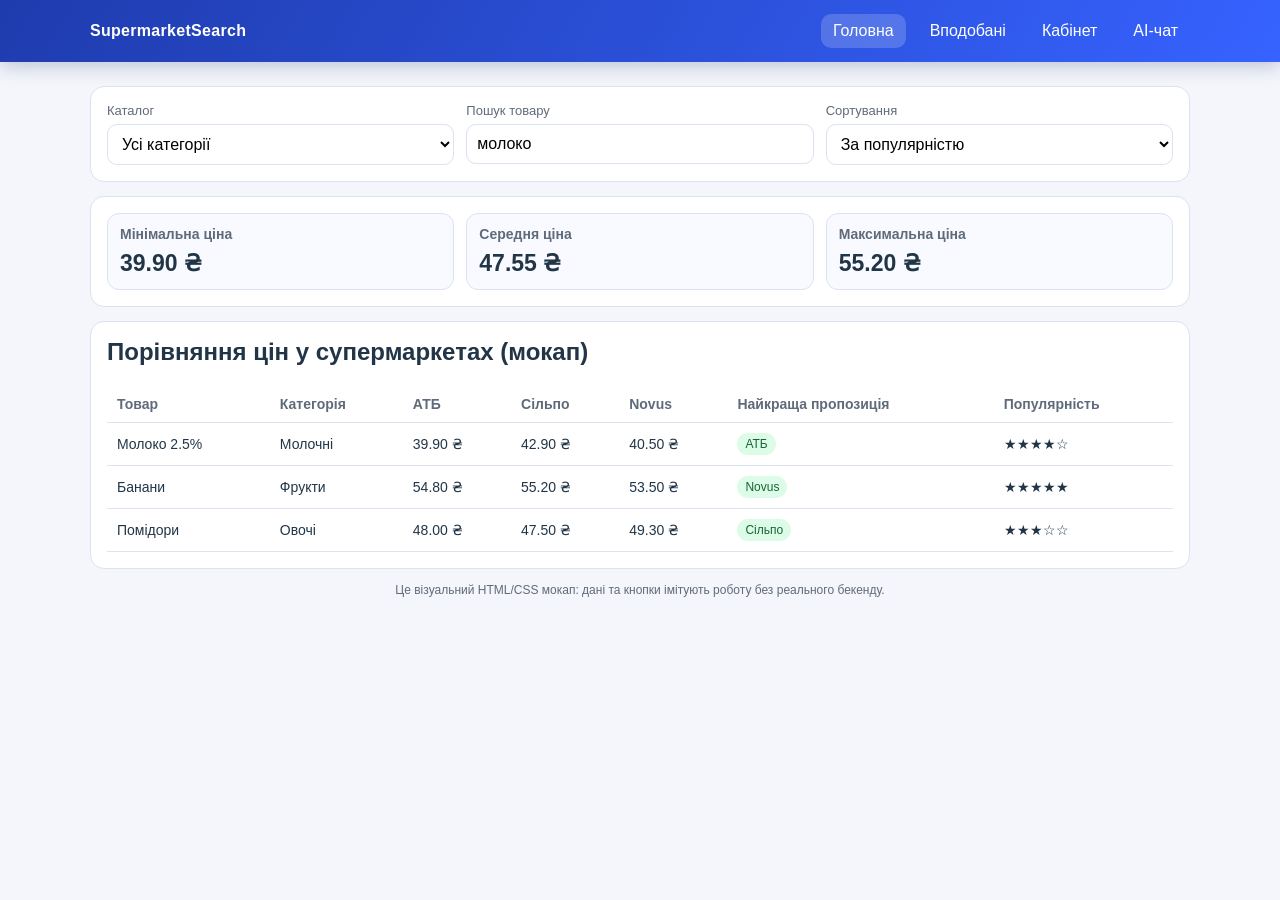
==== index.html @ 254a1382 "Create multi-page HTML/CSS supermarket app mockup with testing guide Agent-Logs-Url: https://github." ====
<!doctype html>
<html lang="uk">
<head>
  <meta charset="UTF-8" />
  <meta name="viewport" content="width=device-width, initial-scale=1.0" />
  <title>SupermarketSearch — Головна</title>
  <link rel="stylesheet" href="styles.css" />
</head>
<body>
  <header>
    <div class="container nav">
      <div class="brand">SupermarketSearch</div>
      <nav class="nav-links">
        <a class="active" href="index.html">Головна</a>
        <a href="favorites.html">Вподобані</a>
        <a href="account.html">Кабінет</a>
        <a href="chat.html">AI-чат</a>
      </nav>
    </div>
  </header>

  <main class="container">
    <section class="controls grid grid-3">
      <div>
        <label for="catalog">Каталог</label>
        <select id="catalog">
          <option>Усі категорії</option>
          <option>Молочні продукти</option>
          <option>Фрукти</option>
          <option>Овочі</option>
          <option>Напої</option>
        </select>
      </div>
      <div>
        <label for="search">Пошук товару</label>
        <input id="search" value="молоко" />
      </div>
      <div>
        <label for="sort">Сортування</label>
        <select id="sort">
          <option>За популярністю</option>
          <option>За ціною (зростання)</option>
          <option>За ціною (спадання)</option>
          <option>За категорією</option>
        </select>
      </div>
    </section>

    <section class="stats grid grid-3">
      <div class="stat"><h3>Мінімальна ціна</h3><p>39.90 ₴</p></div>
      <div class="stat"><h3>Середня ціна</h3><p>47.55 ₴</p></div>
      <div class="stat"><h3>Максимальна ціна</h3><p>55.20 ₴</p></div>
    </section>

    <section class="section">
      <h2>Порівняння цін у супермаркетах (мокап)</h2>
      <table>
        <thead>
          <tr>
            <th>Товар</th>
            <th>Категорія</th>
            <th>АТБ</th>
            <th>Сільпо</th>
            <th>Novus</th>
            <th>Найкраща пропозиція</th>
            <th>Популярність</th>
          </tr>
        </thead>
        <tbody>
          <tr>
            <td>Молоко 2.5%</td>
            <td>Молочні</td>
            <td>39.90 ₴</td>
            <td>42.90 ₴</td>
            <td>40.50 ₴</td>
            <td><span class="badge good">АТБ</span></td>
            <td>★★★★☆</td>
          </tr>
          <tr>
            <td>Банани</td>
            <td>Фрукти</td>
            <td>54.80 ₴</td>
            <td>55.20 ₴</td>
            <td>53.50 ₴</td>
            <td><span class="badge good">Novus</span></td>
            <td>★★★★★</td>
          </tr>
          <tr>
            <td>Помідори</td>
            <td>Овочі</td>
            <td>48.00 ₴</td>
            <td>47.50 ₴</td>
            <td>49.30 ₴</td>
            <td><span class="badge good">Сільпо</span></td>
            <td>★★★☆☆</td>
          </tr>
        </tbody>
      </table>
    </section>

    <p class="footer-note">Це візуальний HTML/CSS мокап: дані та кнопки імітують роботу без реального бекенду.</p>
  </main>
</body>
</html>
---- styles.css ----
:root {
  --bg: #f4f6fb;
  --card: #ffffff;
  --text: #213547;
  --muted: #5f6b7a;
  --primary: #3662ff;
  --accent: #16a34a;
  --warning: #f59e0b;
  --border: #dbe2f0;
}

* {
  box-sizing: border-box;
}

body {
  margin: 0;
  font-family: Inter, Arial, sans-serif;
  color: var(--text);
  background: var(--bg);
}

.container {
  width: min(1100px, 94%);
  margin: 0 auto;
}

header {
  background: linear-gradient(120deg, #1f3cae, #3662ff);
  color: #fff;
  padding: 14px 0;
  box-shadow: 0 4px 18px rgba(22, 40, 102, 0.25);
}

.nav {
  display: flex;
  align-items: center;
  justify-content: space-between;
  gap: 12px;
}

.brand {
  font-weight: 700;
  letter-spacing: 0.3px;
}

.nav-links {
  display: flex;
  gap: 12px;
  flex-wrap: wrap;
}

.nav-links a {
  color: #fff;
  text-decoration: none;
  padding: 8px 12px;
  border-radius: 10px;
}

.nav-links a.active,
.nav-links a:hover {
  background: rgba(255, 255, 255, 0.18);
}

main {
  padding: 24px 0 34px;
}

.controls,
.stats,
.cards,
.section {
  background: var(--card);
  border: 1px solid var(--border);
  border-radius: 14px;
  padding: 16px;
  margin-bottom: 14px;
}

.grid {
  display: grid;
  gap: 12px;
}

.grid-3 {
  grid-template-columns: repeat(3, minmax(0, 1fr));
}

.grid-2 {
  grid-template-columns: repeat(2, minmax(0, 1fr));
}

label {
  font-size: 13px;
  color: var(--muted);
  display: block;
  margin-bottom: 6px;
}

input,
select,
button,
textarea {
  width: 100%;
  font: inherit;
  border: 1px solid var(--border);
  border-radius: 10px;
  padding: 10px;
  background: #fff;
}

button {
  background: var(--primary);
  color: #fff;
  border: none;
  cursor: pointer;
}

button.secondary {
  background: #ecf1ff;
  color: var(--primary);
  border: 1px solid #cfd9ff;
}

.button-link {
  display: inline-block;
  width: 100%;
  text-align: center;
  text-decoration: none;
  padding: 10px;
  border-radius: 10px;
  font: inherit;
}

.button-link.primary {
  background: var(--primary);
  color: #fff;
}

.button-link.secondary {
  background: #ecf1ff;
  color: var(--primary);
  border: 1px solid #cfd9ff;
}

table {
  width: 100%;
  border-collapse: collapse;
  margin-top: 12px;
}

th,
td {
  text-align: left;
  padding: 10px;
  border-bottom: 1px solid var(--border);
  font-size: 14px;
}

th {
  color: var(--muted);
  font-weight: 600;
}

.badge {
  display: inline-block;
  font-size: 12px;
  padding: 4px 8px;
  border-radius: 999px;
}

.badge.good {
  background: #dcfce7;
  color: #166534;
}

.badge.warn {
  background: #fef3c7;
  color: #92400e;
}

.stat {
  background: #f8faff;
  border: 1px solid var(--border);
  border-radius: 12px;
  padding: 12px;
}

.stat h3 {
  margin: 0;
  font-size: 14px;
  color: var(--muted);
}

.stat p {
  margin: 8px 0 0;
  font-size: 23px;
  font-weight: 700;
}

.card {
  border: 1px solid var(--border);
  border-radius: 12px;
  padding: 12px;
}

.card h3,
.section h2 {
  margin-top: 0;
}

.chat {
  display: grid;
  gap: 10px;
}

.message {
  padding: 10px;
  border-radius: 10px;
}

.message.user {
  background: #e7efff;
}

.message.ai {
  background: #e8f8ef;
}

.footer-note {
  color: var(--muted);
  font-size: 12px;
  text-align: center;
}

@media (max-width: 900px) {
  .grid-3,
  .grid-2 {
    grid-template-columns: 1fr;
  }
}
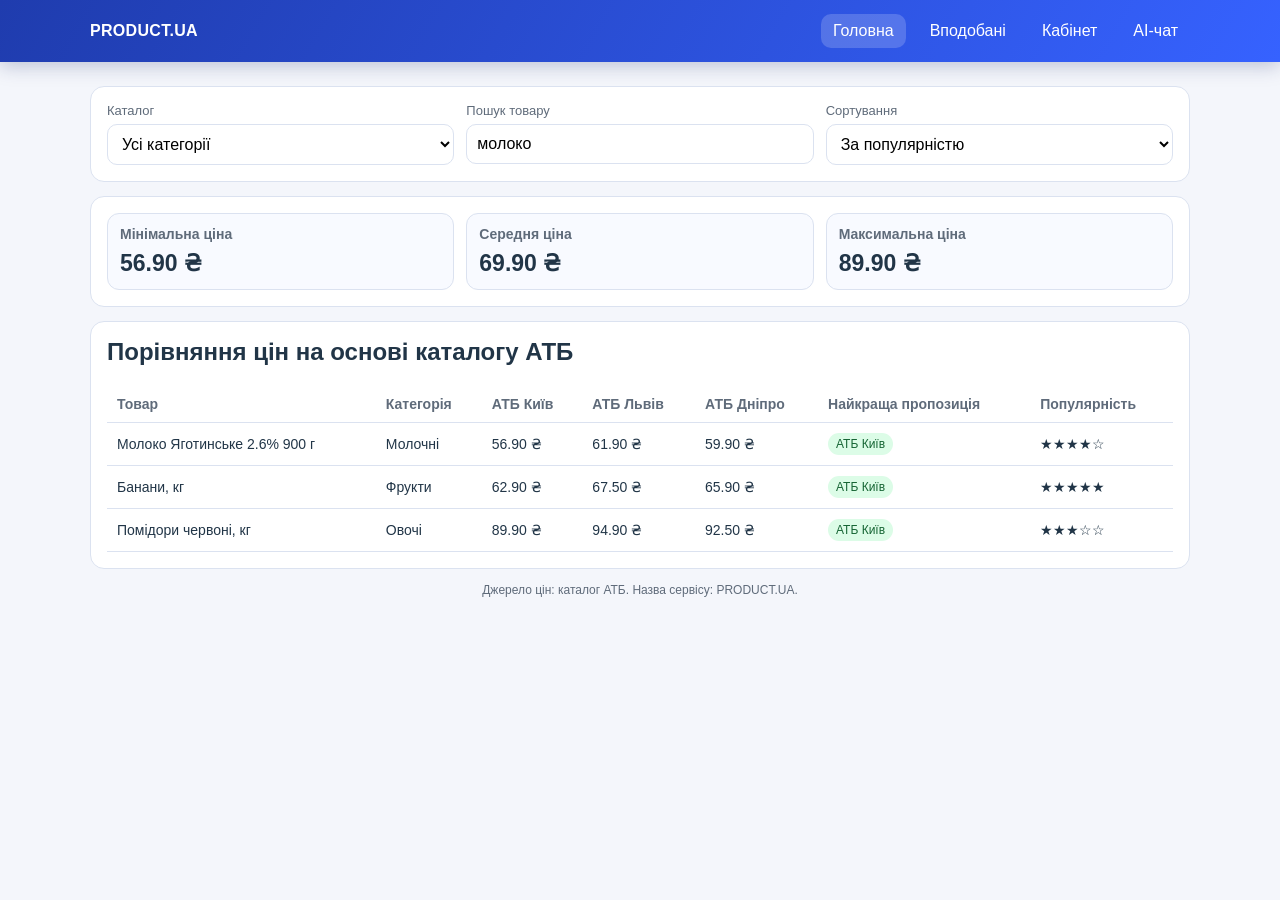
==== commit ba5eaebe: "Apply PR feedback: rebrand to PRODUCT.UA and remove mock/demo wording Agent-Logs-Url: https://github" ====
--- a/index.html
+++ b/index.html
@@ -3,13 +3,13 @@
 <head>
   <meta charset="UTF-8" />
   <meta name="viewport" content="width=device-width, initial-scale=1.0" />
-  <title>SupermarketSearch — Головна</title>
+  <title>PRODUCT.UA — Головна</title>
   <link rel="stylesheet" href="styles.css" />
 </head>
 <body>
   <header>
     <div class="container nav">
-      <div class="brand">SupermarketSearch</div>
+      <div class="brand">PRODUCT.UA</div>
       <nav class="nav-links">
         <a class="active" href="index.html">Головна</a>
         <a href="favorites.html">Вподобані</a>
@@ -47,58 +47,58 @@
     </section>
 
     <section class="stats grid grid-3">
-      <div class="stat"><h3>Мінімальна ціна</h3><p>39.90 ₴</p></div>
-      <div class="stat"><h3>Середня ціна</h3><p>47.55 ₴</p></div>
-      <div class="stat"><h3>Максимальна ціна</h3><p>55.20 ₴</p></div>
+      <div class="stat"><h3>Мінімальна ціна</h3><p>56.90 ₴</p></div>
+      <div class="stat"><h3>Середня ціна</h3><p>69.90 ₴</p></div>
+      <div class="stat"><h3>Максимальна ціна</h3><p>89.90 ₴</p></div>
     </section>
 
     <section class="section">
-      <h2>Порівняння цін у супермаркетах (мокап)</h2>
+      <h2>Порівняння цін на основі каталогу АТБ</h2>
       <table>
         <thead>
           <tr>
             <th>Товар</th>
             <th>Категорія</th>
-            <th>АТБ</th>
-            <th>Сільпо</th>
-            <th>Novus</th>
+            <th>АТБ Київ</th>
+            <th>АТБ Львів</th>
+            <th>АТБ Дніпро</th>
             <th>Найкраща пропозиція</th>
             <th>Популярність</th>
           </tr>
         </thead>
         <tbody>
           <tr>
-            <td>Молоко 2.5%</td>
+            <td>Молоко Яготинське 2.6% 900 г</td>
             <td>Молочні</td>
-            <td>39.90 ₴</td>
-            <td>42.90 ₴</td>
-            <td>40.50 ₴</td>
-            <td><span class="badge good">АТБ</span></td>
+            <td>56.90 ₴</td>
+            <td>61.90 ₴</td>
+            <td>59.90 ₴</td>
+            <td><span class="badge good">АТБ Київ</span></td>
             <td>★★★★☆</td>
           </tr>
           <tr>
-            <td>Банани</td>
+            <td>Банани, кг</td>
             <td>Фрукти</td>
-            <td>54.80 ₴</td>
-            <td>55.20 ₴</td>
-            <td>53.50 ₴</td>
-            <td><span class="badge good">Novus</span></td>
+            <td>62.90 ₴</td>
+            <td>67.50 ₴</td>
+            <td>65.90 ₴</td>
+            <td><span class="badge good">АТБ Київ</span></td>
             <td>★★★★★</td>
           </tr>
           <tr>
-            <td>Помідори</td>
+            <td>Помідори червоні, кг</td>
             <td>Овочі</td>
-            <td>48.00 ₴</td>
-            <td>47.50 ₴</td>
-            <td>49.30 ₴</td>
-            <td><span class="badge good">Сільпо</span></td>
+            <td>89.90 ₴</td>
+            <td>94.90 ₴</td>
+            <td>92.50 ₴</td>
+            <td><span class="badge good">АТБ Київ</span></td>
             <td>★★★☆☆</td>
           </tr>
         </tbody>
       </table>
     </section>
 
-    <p class="footer-note">Це візуальний HTML/CSS мокап: дані та кнопки імітують роботу без реального бекенду.</p>
+    <p class="footer-note">Джерело цін: каталог АТБ. Назва сервісу: PRODUCT.UA.</p>
   </main>
 </body>
 </html>
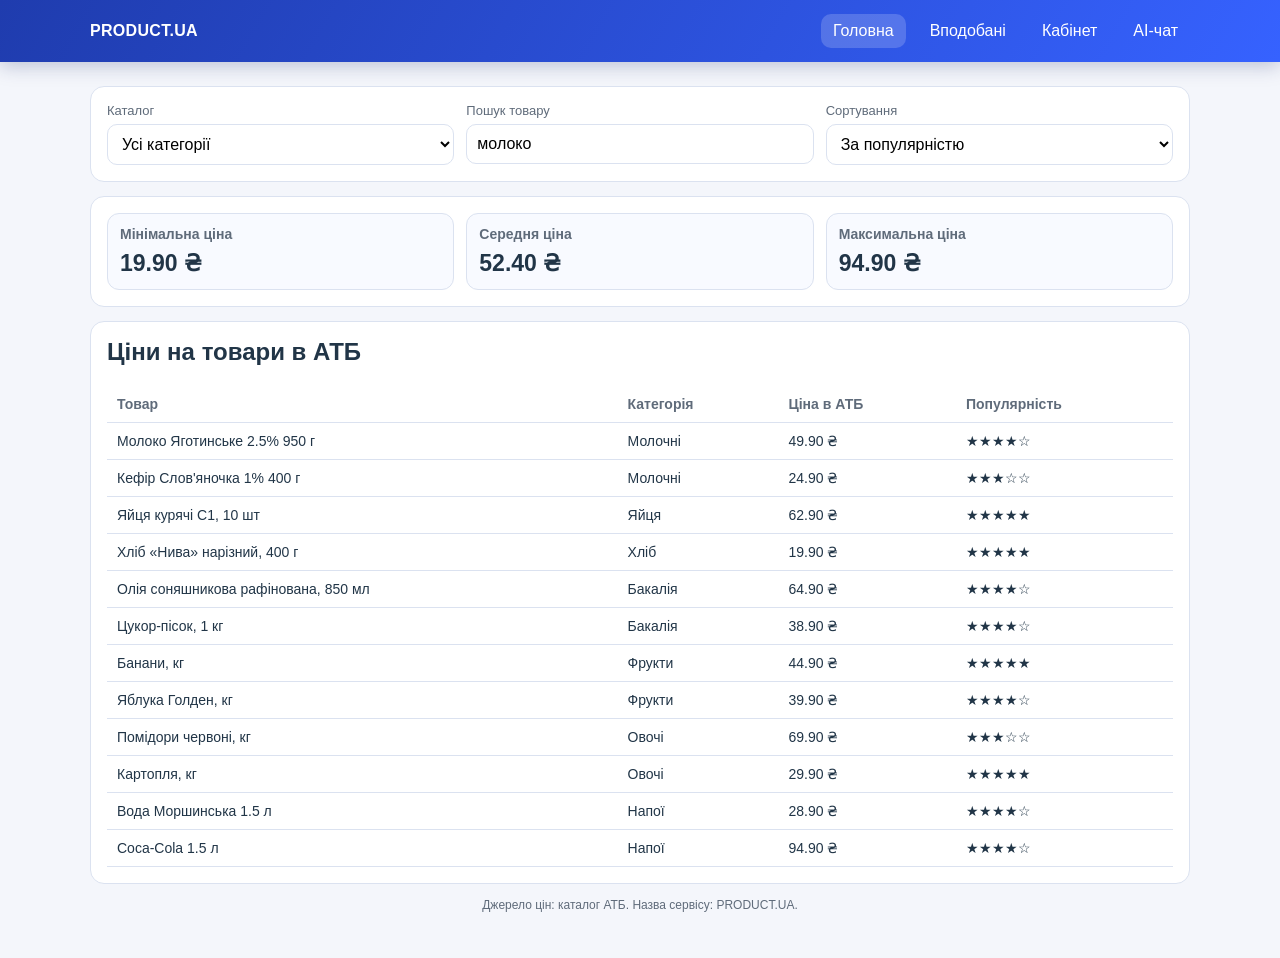
==== commit ac2e319c: "Replace fake multi-city ATB table with realistic single-price ATB data Agent-Logs-Url: https://githu" ====
--- a/index.html
+++ b/index.html
@@ -47,52 +47,94 @@
     </section>
 
     <section class="stats grid grid-3">
-      <div class="stat"><h3>Мінімальна ціна</h3><p>56.90 ₴</p></div>
-      <div class="stat"><h3>Середня ціна</h3><p>69.90 ₴</p></div>
-      <div class="stat"><h3>Максимальна ціна</h3><p>89.90 ₴</p></div>
+      <div class="stat"><h3>Мінімальна ціна</h3><p>19.90 ₴</p></div>
+      <div class="stat"><h3>Середня ціна</h3><p>52.40 ₴</p></div>
+      <div class="stat"><h3>Максимальна ціна</h3><p>94.90 ₴</p></div>
     </section>
 
     <section class="section">
-      <h2>Порівняння цін на основі каталогу АТБ</h2>
+      <h2>Ціни на товари в АТБ</h2>
       <table>
         <thead>
           <tr>
             <th>Товар</th>
             <th>Категорія</th>
-            <th>АТБ Київ</th>
-            <th>АТБ Львів</th>
-            <th>АТБ Дніпро</th>
-            <th>Найкраща пропозиція</th>
+            <th>Ціна в АТБ</th>
             <th>Популярність</th>
           </tr>
         </thead>
         <tbody>
           <tr>
-            <td>Молоко Яготинське 2.6% 900 г</td>
+            <td>Молоко Яготинське 2.5% 950 г</td>
             <td>Молочні</td>
-            <td>56.90 ₴</td>
-            <td>61.90 ₴</td>
-            <td>59.90 ₴</td>
-            <td><span class="badge good">АТБ Київ</span></td>
+            <td>49.90 ₴</td>
+            <td>★★★★☆</td>
+          </tr>
+          <tr>
+            <td>Кефір Слов'яночка 1% 400 г</td>
+            <td>Молочні</td>
+            <td>24.90 ₴</td>
+            <td>★★★☆☆</td>
+          </tr>
+          <tr>
+            <td>Яйця курячі С1, 10 шт</td>
+            <td>Яйця</td>
+            <td>62.90 ₴</td>
+            <td>★★★★★</td>
+          </tr>
+          <tr>
+            <td>Хліб «Нива» нарізний, 400 г</td>
+            <td>Хліб</td>
+            <td>19.90 ₴</td>
+            <td>★★★★★</td>
+          </tr>
+          <tr>
+            <td>Олія соняшникова рафінована, 850 мл</td>
+            <td>Бакалія</td>
+            <td>64.90 ₴</td>
+            <td>★★★★☆</td>
+          </tr>
+          <tr>
+            <td>Цукор-пісок, 1 кг</td>
+            <td>Бакалія</td>
+            <td>38.90 ₴</td>
             <td>★★★★☆</td>
           </tr>
           <tr>
             <td>Банани, кг</td>
             <td>Фрукти</td>
-            <td>62.90 ₴</td>
-            <td>67.50 ₴</td>
-            <td>65.90 ₴</td>
-            <td><span class="badge good">АТБ Київ</span></td>
+            <td>44.90 ₴</td>
             <td>★★★★★</td>
+          </tr>
+          <tr>
+            <td>Яблука Голден, кг</td>
+            <td>Фрукти</td>
+            <td>39.90 ₴</td>
+            <td>★★★★☆</td>
           </tr>
           <tr>
             <td>Помідори червоні, кг</td>
             <td>Овочі</td>
-            <td>89.90 ₴</td>
+            <td>69.90 ₴</td>
+            <td>★★★☆☆</td>
+          </tr>
+          <tr>
+            <td>Картопля, кг</td>
+            <td>Овочі</td>
+            <td>29.90 ₴</td>
+            <td>★★★★★</td>
+          </tr>
+          <tr>
+            <td>Вода Моршинська 1.5 л</td>
+            <td>Напої</td>
+            <td>28.90 ₴</td>
+            <td>★★★★☆</td>
+          </tr>
+          <tr>
+            <td>Coca-Cola 1.5 л</td>
+            <td>Напої</td>
             <td>94.90 ₴</td>
-            <td>92.50 ₴</td>
-            <td><span class="badge good">АТБ Київ</span></td>
-            <td>★★★☆☆</td>
+            <td>★★★★☆</td>
           </tr>
         </tbody>
       </table>
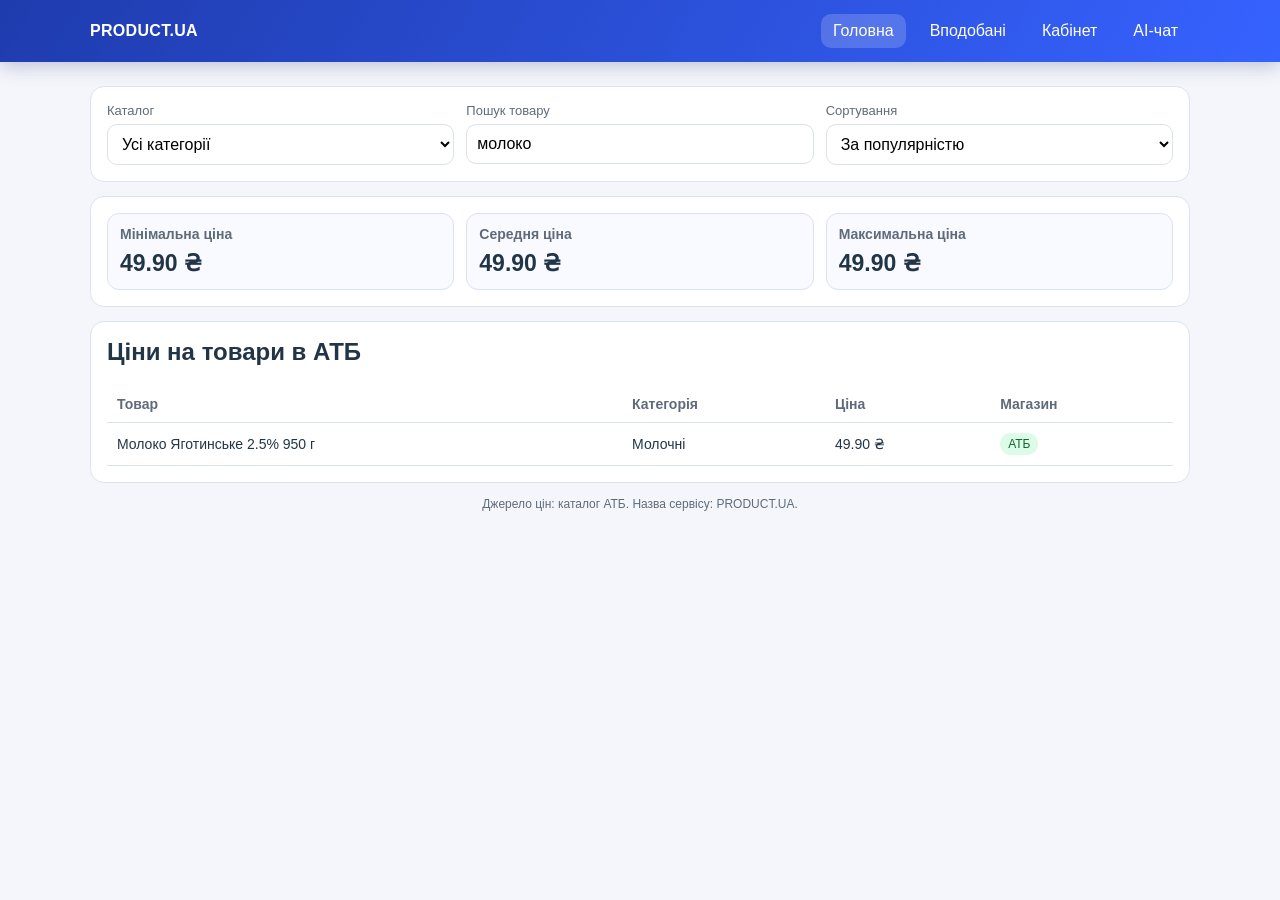
==== commit e551ddc3: "Add search filter, ATB badge column, remove popularity column Agent-Logs-Url: https://github.com/ill" ====
--- a/index.html
+++ b/index.html
@@ -47,9 +47,9 @@
     </section>
 
     <section class="stats grid grid-3">
-      <div class="stat"><h3>Мінімальна ціна</h3><p>19.90 ₴</p></div>
-      <div class="stat"><h3>Середня ціна</h3><p>52.40 ₴</p></div>
-      <div class="stat"><h3>Максимальна ціна</h3><p>94.90 ₴</p></div>
+      <div class="stat"><h3>Мінімальна ціна</h3><p id="stat-min">—</p></div>
+      <div class="stat"><h3>Середня ціна</h3><p id="stat-avg">—</p></div>
+      <div class="stat"><h3>Максимальна ціна</h3><p id="stat-max">—</p></div>
     </section>
 
     <section class="section">
@@ -59,82 +59,82 @@
           <tr>
             <th>Товар</th>
             <th>Категорія</th>
-            <th>Ціна в АТБ</th>
-            <th>Популярність</th>
+            <th>Ціна</th>
+            <th>Магазин</th>
           </tr>
         </thead>
-        <tbody>
+        <tbody id="product-tbody">
           <tr>
             <td>Молоко Яготинське 2.5% 950 г</td>
             <td>Молочні</td>
             <td>49.90 ₴</td>
-            <td>★★★★☆</td>
+            <td><span class="badge good">АТБ</span></td>
           </tr>
           <tr>
             <td>Кефір Слов'яночка 1% 400 г</td>
             <td>Молочні</td>
             <td>24.90 ₴</td>
-            <td>★★★☆☆</td>
+            <td><span class="badge good">АТБ</span></td>
           </tr>
           <tr>
             <td>Яйця курячі С1, 10 шт</td>
             <td>Яйця</td>
             <td>62.90 ₴</td>
-            <td>★★★★★</td>
+            <td><span class="badge good">АТБ</span></td>
           </tr>
           <tr>
             <td>Хліб «Нива» нарізний, 400 г</td>
             <td>Хліб</td>
             <td>19.90 ₴</td>
-            <td>★★★★★</td>
+            <td><span class="badge good">АТБ</span></td>
           </tr>
           <tr>
             <td>Олія соняшникова рафінована, 850 мл</td>
             <td>Бакалія</td>
             <td>64.90 ₴</td>
-            <td>★★★★☆</td>
+            <td><span class="badge good">АТБ</span></td>
           </tr>
           <tr>
             <td>Цукор-пісок, 1 кг</td>
             <td>Бакалія</td>
             <td>38.90 ₴</td>
-            <td>★★★★☆</td>
+            <td><span class="badge good">АТБ</span></td>
           </tr>
           <tr>
             <td>Банани, кг</td>
             <td>Фрукти</td>
             <td>44.90 ₴</td>
-            <td>★★★★★</td>
+            <td><span class="badge good">АТБ</span></td>
           </tr>
           <tr>
             <td>Яблука Голден, кг</td>
             <td>Фрукти</td>
             <td>39.90 ₴</td>
-            <td>★★★★☆</td>
+            <td><span class="badge good">АТБ</span></td>
           </tr>
           <tr>
             <td>Помідори червоні, кг</td>
             <td>Овочі</td>
             <td>69.90 ₴</td>
-            <td>★★★☆☆</td>
+            <td><span class="badge good">АТБ</span></td>
           </tr>
           <tr>
             <td>Картопля, кг</td>
             <td>Овочі</td>
             <td>29.90 ₴</td>
-            <td>★★★★★</td>
+            <td><span class="badge good">АТБ</span></td>
           </tr>
           <tr>
             <td>Вода Моршинська 1.5 л</td>
             <td>Напої</td>
             <td>28.90 ₴</td>
-            <td>★★★★☆</td>
+            <td><span class="badge good">АТБ</span></td>
           </tr>
           <tr>
             <td>Coca-Cola 1.5 л</td>
             <td>Напої</td>
             <td>94.90 ₴</td>
-            <td>★★★★☆</td>
+            <td><span class="badge good">АТБ</span></td>
           </tr>
         </tbody>
       </table>
@@ -142,5 +142,41 @@
 
     <p class="footer-note">Джерело цін: каталог АТБ. Назва сервісу: PRODUCT.UA.</p>
   </main>
+
+  <script>
+    function filterProducts() {
+      const query = document.getElementById('search').value.toLowerCase().trim();
+      const rows = document.querySelectorAll('#product-tbody tr');
+      const prices = [];
+
+      rows.forEach(function(row) {
+        const name = row.cells[0].textContent.toLowerCase();
+        const cat  = row.cells[1].textContent.toLowerCase();
+        const match = !query || name.includes(query) || cat.includes(query);
+        row.style.display = match ? '' : 'none';
+        if (match) {
+          const price = parseFloat(row.cells[2].textContent.replace('₴', '').trim());
+          if (!isNaN(price)) prices.push(price);
+        }
+      });
+
+      if (prices.length) {
+        const min = Math.min(...prices);
+        const max = Math.max(...prices);
+        const avg = prices.reduce(function(a, b) { return a + b; }, 0) / prices.length;
+        const fmt = function(n) { return n.toFixed(2) + ' ₴'; };
+        document.getElementById('stat-min').textContent = fmt(min);
+        document.getElementById('stat-avg').textContent = fmt(avg);
+        document.getElementById('stat-max').textContent = fmt(max);
+      } else {
+        document.getElementById('stat-min').textContent = '—';
+        document.getElementById('stat-avg').textContent = '—';
+        document.getElementById('stat-max').textContent = '—';
+      }
+    }
+
+    document.getElementById('search').addEventListener('input', filterProducts);
+    filterProducts();
+  </script>
 </body>
 </html>
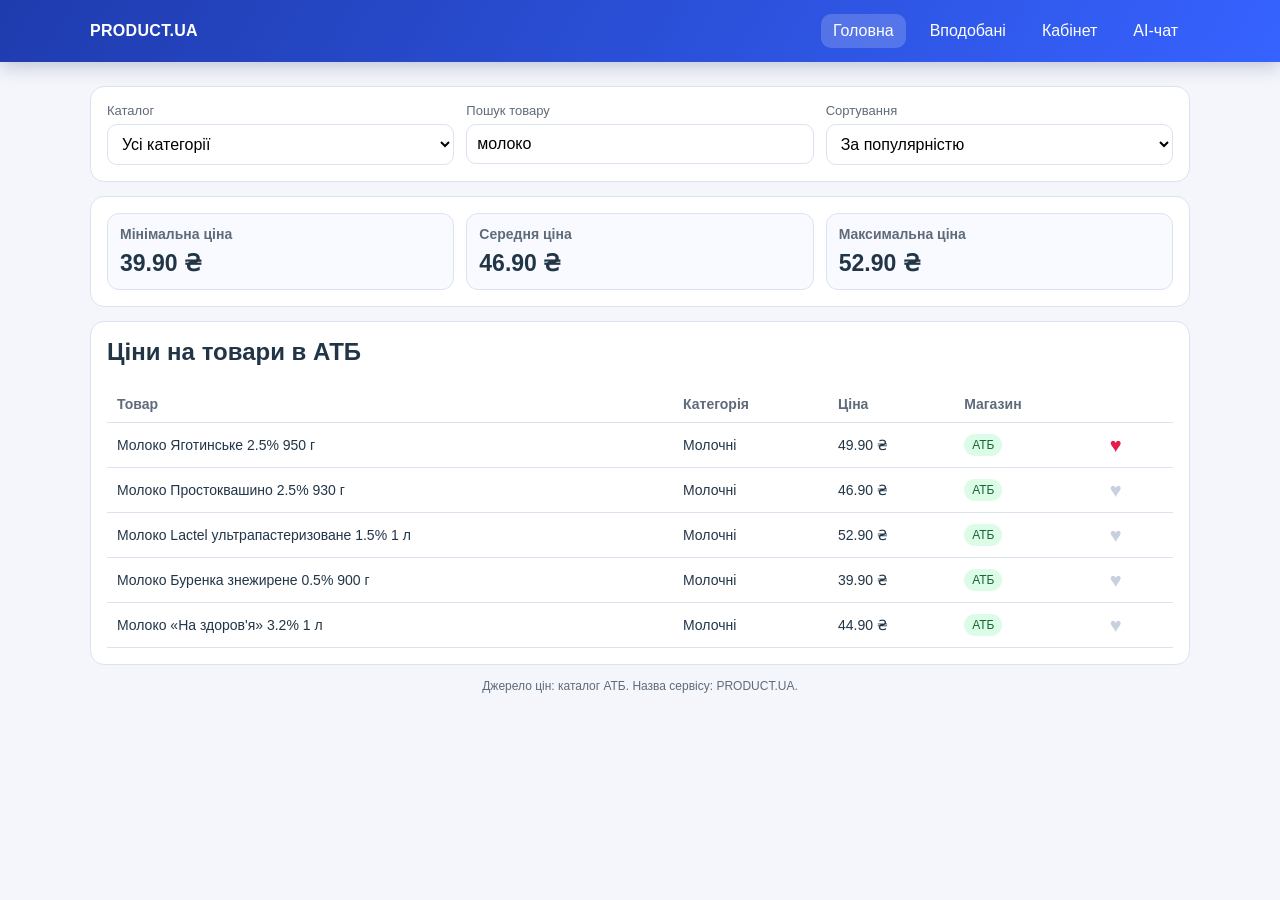
==== commit 9c86b743: "Add heart wishlist button and extra milk products to search list" ====
--- a/index.html
+++ b/index.html
@@ -61,6 +61,7 @@
             <th>Категорія</th>
             <th>Ціна</th>
             <th>Магазин</th>
+            <th></th>
           </tr>
         </thead>
         <tbody id="product-tbody">
@@ -69,72 +70,112 @@
             <td>Молочні</td>
             <td>49.90 ₴</td>
             <td><span class="badge good">АТБ</span></td>
+            <td><button class="btn-wish active" title="Прибрати з вподобаних">♥</button></td>
+          </tr>
+          <tr>
+            <td>Молоко Простоквашино 2.5% 930 г</td>
+            <td>Молочні</td>
+            <td>46.90 ₴</td>
+            <td><span class="badge good">АТБ</span></td>
+            <td><button class="btn-wish" title="Додати до вподобаних">♥</button></td>
+          </tr>
+          <tr>
+            <td>Молоко Lactel ультрапастеризоване 1.5% 1 л</td>
+            <td>Молочні</td>
+            <td>52.90 ₴</td>
+            <td><span class="badge good">АТБ</span></td>
+            <td><button class="btn-wish" title="Додати до вподобаних">♥</button></td>
+          </tr>
+          <tr>
+            <td>Молоко Буренка знежирене 0.5% 900 г</td>
+            <td>Молочні</td>
+            <td>39.90 ₴</td>
+            <td><span class="badge good">АТБ</span></td>
+            <td><button class="btn-wish" title="Додати до вподобаних">♥</button></td>
+          </tr>
+          <tr>
+            <td>Молоко «На здоров'я» 3.2% 1 л</td>
+            <td>Молочні</td>
+            <td>44.90 ₴</td>
+            <td><span class="badge good">АТБ</span></td>
+            <td><button class="btn-wish" title="Додати до вподобаних">♥</button></td>
           </tr>
           <tr>
             <td>Кефір Слов'яночка 1% 400 г</td>
             <td>Молочні</td>
             <td>24.90 ₴</td>
             <td><span class="badge good">АТБ</span></td>
+            <td><button class="btn-wish" title="Додати до вподобаних">♥</button></td>
           </tr>
           <tr>
             <td>Яйця курячі С1, 10 шт</td>
             <td>Яйця</td>
             <td>62.90 ₴</td>
             <td><span class="badge good">АТБ</span></td>
+            <td><button class="btn-wish" title="Додати до вподобаних">♥</button></td>
           </tr>
           <tr>
             <td>Хліб «Нива» нарізний, 400 г</td>
             <td>Хліб</td>
             <td>19.90 ₴</td>
             <td><span class="badge good">АТБ</span></td>
+            <td><button class="btn-wish" title="Додати до вподобаних">♥</button></td>
           </tr>
           <tr>
             <td>Олія соняшникова рафінована, 850 мл</td>
             <td>Бакалія</td>
             <td>64.90 ₴</td>
             <td><span class="badge good">АТБ</span></td>
+            <td><button class="btn-wish" title="Додати до вподобаних">♥</button></td>
           </tr>
           <tr>
             <td>Цукор-пісок, 1 кг</td>
             <td>Бакалія</td>
             <td>38.90 ₴</td>
             <td><span class="badge good">АТБ</span></td>
+            <td><button class="btn-wish" title="Додати до вподобаних">♥</button></td>
           </tr>
           <tr>
             <td>Банани, кг</td>
             <td>Фрукти</td>
             <td>44.90 ₴</td>
             <td><span class="badge good">АТБ</span></td>
+            <td><button class="btn-wish" title="Додати до вподобаних">♥</button></td>
           </tr>
           <tr>
             <td>Яблука Голден, кг</td>
             <td>Фрукти</td>
             <td>39.90 ₴</td>
             <td><span class="badge good">АТБ</span></td>
+            <td><button class="btn-wish" title="Додати до вподобаних">♥</button></td>
           </tr>
           <tr>
             <td>Помідори червоні, кг</td>
             <td>Овочі</td>
             <td>69.90 ₴</td>
             <td><span class="badge good">АТБ</span></td>
+            <td><button class="btn-wish" title="Додати до вподобаних">♥</button></td>
           </tr>
           <tr>
             <td>Картопля, кг</td>
             <td>Овочі</td>
             <td>29.90 ₴</td>
             <td><span class="badge good">АТБ</span></td>
+            <td><button class="btn-wish" title="Додати до вподобаних">♥</button></td>
           </tr>
           <tr>
             <td>Вода Моршинська 1.5 л</td>
             <td>Напої</td>
             <td>28.90 ₴</td>
             <td><span class="badge good">АТБ</span></td>
+            <td><button class="btn-wish" title="Додати до вподобаних">♥</button></td>
           </tr>
           <tr>
             <td>Coca-Cola 1.5 л</td>
             <td>Напої</td>
             <td>94.90 ₴</td>
             <td><span class="badge good">АТБ</span></td>
+            <td><button class="btn-wish" title="Додати до вподобаних">♥</button></td>
           </tr>
         </tbody>
       </table>
@@ -177,6 +218,13 @@
 
     document.getElementById('search').addEventListener('input', filterProducts);
     filterProducts();
+
+    document.getElementById('product-tbody').addEventListener('click', function(e) {
+      const btn = e.target.closest('.btn-wish');
+      if (!btn) return;
+      const isActive = btn.classList.toggle('active');
+      btn.title = isActive ? 'Прибрати з вподобаних' : 'Додати до вподобаних';
+    });
   </script>
 </body>
 </html>
--- a/styles.css
+++ b/styles.css
@@ -233,6 +233,28 @@
   text-align: center;
 }
 
+.btn-wish {
+  width: auto;
+  background: none;
+  border: none;
+  font-size: 20px;
+  line-height: 1;
+  cursor: pointer;
+  color: #c8d0de;
+  padding: 2px 6px;
+  border-radius: 6px;
+  transition: color 0.15s, transform 0.1s;
+}
+
+.btn-wish:hover {
+  color: #f87191;
+  transform: scale(1.15);
+}
+
+.btn-wish.active {
+  color: #e11d48;
+}
+
 @media (max-width: 900px) {
   .grid-3,
   .grid-2 {
